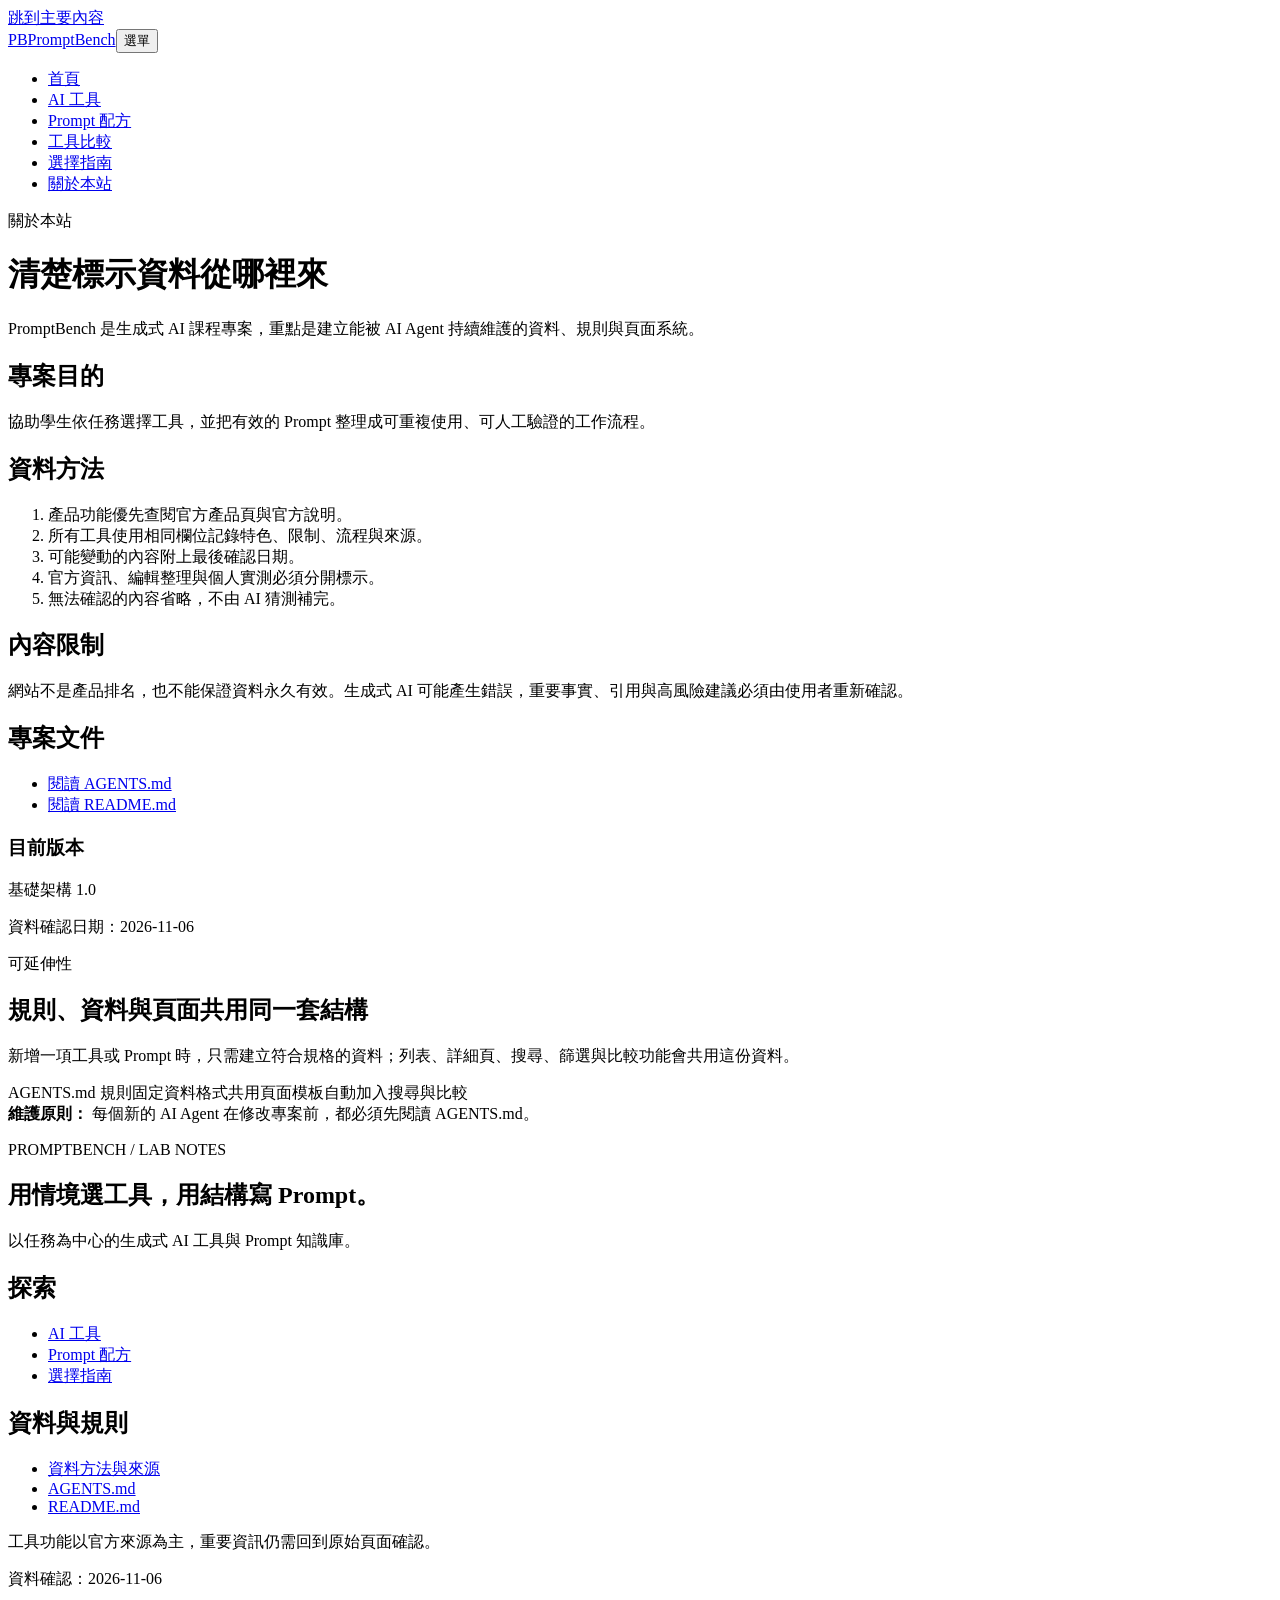
==== about.html @ b2303d0c "建立 PromptBench 完整專案" ====
<!doctype html>
<html lang="zh-Hant-TW">
<head>
  <meta charset="utf-8"><meta name="viewport" content="width=device-width, initial-scale=1"><meta name="description" content="了解 PromptBench 的專案目的、資料方法、來源規則與維護方式。"><title>關於本站與資料方法｜PromptBench</title><link rel="icon" href="assets/icons/favicon.svg" type="image/svg+xml">
  <link rel="stylesheet" href="css/tokens.css"><link rel="stylesheet" href="css/base.css"><link rel="stylesheet" href="css/components.css"><link rel="stylesheet" href="css/pages.css"><script type="module" src="js/app.js"></script>
</head>
<body data-page="about">
  <a class="skip-link" href="#main-content">跳到主要內容</a>
  <header class="site-header"><div class="container site-header__inner"><a class="brand" href="index.html" aria-label="PromptBench 首頁"><span class="brand__mark">PB</span><span>PromptBench</span></a><button class="nav-toggle" type="button" aria-expanded="false" aria-controls="site-nav">選單</button><nav class="site-nav" id="site-nav" aria-label="主要導覽"><ul class="site-nav__list"><li><a href="index.html">首頁</a></li><li><a href="tools.html">AI 工具</a></li><li><a href="prompts.html">Prompt 配方</a></li><li><a href="compare.html">工具比較</a></li><li><a href="guide.html">選擇指南</a></li><li><a href="about.html" aria-current="page">關於本站</a></li></ul></nav></div></header>
  <main id="main-content" class="container">
    <header class="page-heading"><p class="eyebrow">關於本站</p><h1>清楚標示資料從哪裡來</h1><p>PromptBench 是生成式 AI 課程專案，重點是建立能被 AI Agent 持續維護的資料、規則與頁面系統。</p></header>
    <section class="section"><div class="detail-layout"><article class="panel"><section class="detail-section"><h2>專案目的</h2><p>協助學生依任務選擇工具，並把有效的 Prompt 整理成可重複使用、可人工驗證的工作流程。</p></section><section class="detail-section"><h2>資料方法</h2><ol><li>產品功能優先查閱官方產品頁與官方說明。</li><li>所有工具使用相同欄位記錄特色、限制、流程與來源。</li><li>可能變動的內容附上最後確認日期。</li><li>官方資訊、編輯整理與個人實測必須分開標示。</li><li>無法確認的內容省略，不由 AI 猜測補完。</li></ol></section><section class="detail-section"><h2>內容限制</h2><p>網站不是產品排名，也不能保證資料永久有效。生成式 AI 可能產生錯誤，重要事實、引用與高風險建議必須由使用者重新確認。</p></section></article><aside class="panel"><h2>專案文件</h2><ul><li><a href="AGENTS.md">閱讀 AGENTS.md</a></li><li><a href="README.md">閱讀 README.md</a></li></ul><h3>目前版本</h3><p>基礎架構 1.0</p><p class="muted">資料確認日期：2026-11-06</p></aside></div></section>
    <section class="section section--surface"><div class="section-heading"><p class="eyebrow">可延伸性</p><h2>規則、資料與頁面共用同一套結構</h2><p>新增一項工具或 Prompt 時，只需建立符合規格的資料；列表、詳細頁、搜尋、篩選與比較功能會共用這份資料。</p></div><div class="evidence-chain" aria-label="專案延伸性流程"><span>AGENTS.md 規則</span><span>固定資料格式</span><span>共用頁面模板</span><span>自動加入搜尋與比較</span></div><div class="notice"><strong>維護原則：</strong> 每個新的 AI Agent 在修改專案前，都必須先閱讀 AGENTS.md。</div></section>
  </main>
  <footer class="site-footer"><div class="container site-footer__grid"><div><p class="site-footer__label">PROMPTBENCH / LAB NOTES</p><h2>用情境選工具，用結構寫 Prompt。</h2><p>以任務為中心的生成式 AI 工具與 Prompt 知識庫。</p></div><div><h2>探索</h2><ul class="footer-links"><li><a href="tools.html">AI 工具</a></li><li><a href="prompts.html">Prompt 配方</a></li><li><a href="guide.html">選擇指南</a></li></ul></div><div><h2>資料與規則</h2><ul class="footer-links"><li><a href="about.html">資料方法與來源</a></li><li><a href="AGENTS.md">AGENTS.md</a></li><li><a href="README.md">README.md</a></li></ul></div></div><div class="container site-footer__bottom"><p>工具功能以官方來源為主，重要資訊仍需回到原始頁面確認。</p><p>資料確認：2026-11-06</p></div></footer>
</body></html>
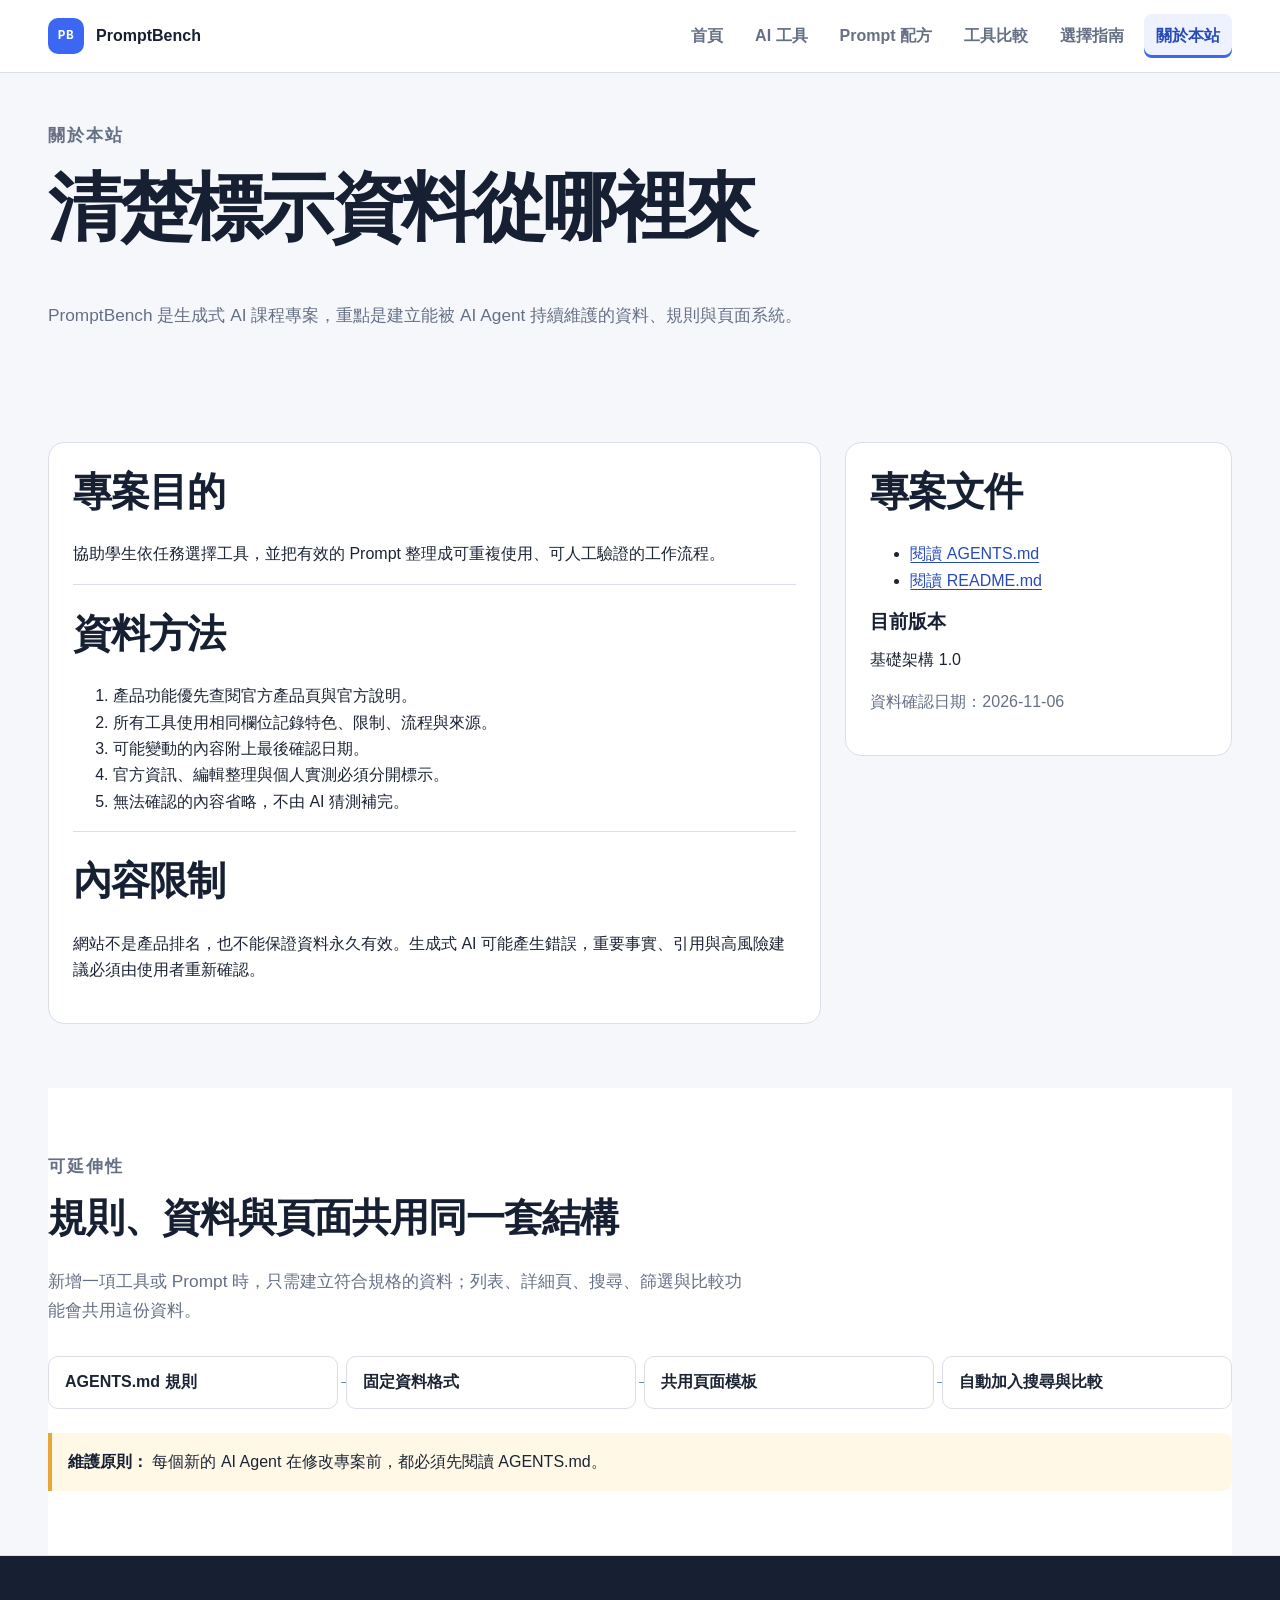
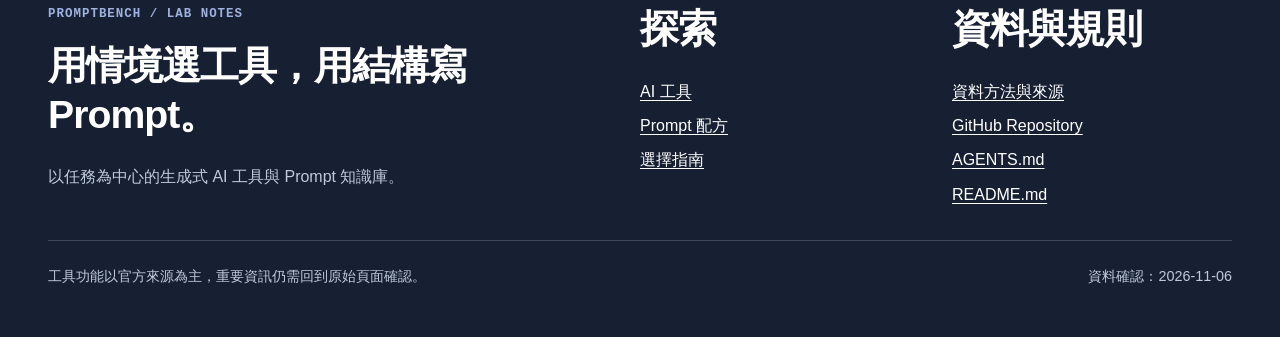
==== commit ed542971: "補齊作業展示與 GitHub 連結 更新完整 Colab（含成果展示、AI 協作截圖、心得與反思），並在全部頁面頁尾加入 GitHub Repository 連結。" ====
--- a/about.html
+++ b/about.html
@@ -12,5 +12,5 @@
     <section class="section"><div class="detail-layout"><article class="panel"><section class="detail-section"><h2>專案目的</h2><p>協助學生依任務選擇工具，並把有效的 Prompt 整理成可重複使用、可人工驗證的工作流程。</p></section><section class="detail-section"><h2>資料方法</h2><ol><li>產品功能優先查閱官方產品頁與官方說明。</li><li>所有工具使用相同欄位記錄特色、限制、流程與來源。</li><li>可能變動的內容附上最後確認日期。</li><li>官方資訊、編輯整理與個人實測必須分開標示。</li><li>無法確認的內容省略，不由 AI 猜測補完。</li></ol></section><section class="detail-section"><h2>內容限制</h2><p>網站不是產品排名，也不能保證資料永久有效。生成式 AI 可能產生錯誤，重要事實、引用與高風險建議必須由使用者重新確認。</p></section></article><aside class="panel"><h2>專案文件</h2><ul><li><a href="AGENTS.md">閱讀 AGENTS.md</a></li><li><a href="README.md">閱讀 README.md</a></li></ul><h3>目前版本</h3><p>基礎架構 1.0</p><p class="muted">資料確認日期：2026-11-06</p></aside></div></section>
     <section class="section section--surface"><div class="section-heading"><p class="eyebrow">可延伸性</p><h2>規則、資料與頁面共用同一套結構</h2><p>新增一項工具或 Prompt 時，只需建立符合規格的資料；列表、詳細頁、搜尋、篩選與比較功能會共用這份資料。</p></div><div class="evidence-chain" aria-label="專案延伸性流程"><span>AGENTS.md 規則</span><span>固定資料格式</span><span>共用頁面模板</span><span>自動加入搜尋與比較</span></div><div class="notice"><strong>維護原則：</strong> 每個新的 AI Agent 在修改專案前，都必須先閱讀 AGENTS.md。</div></section>
   </main>
-  <footer class="site-footer"><div class="container site-footer__grid"><div><p class="site-footer__label">PROMPTBENCH / LAB NOTES</p><h2>用情境選工具，用結構寫 Prompt。</h2><p>以任務為中心的生成式 AI 工具與 Prompt 知識庫。</p></div><div><h2>探索</h2><ul class="footer-links"><li><a href="tools.html">AI 工具</a></li><li><a href="prompts.html">Prompt 配方</a></li><li><a href="guide.html">選擇指南</a></li></ul></div><div><h2>資料與規則</h2><ul class="footer-links"><li><a href="about.html">資料方法與來源</a></li><li><a href="AGENTS.md">AGENTS.md</a></li><li><a href="README.md">README.md</a></li></ul></div></div><div class="container site-footer__bottom"><p>工具功能以官方來源為主，重要資訊仍需回到原始頁面確認。</p><p>資料確認：2026-11-06</p></div></footer>
+  <footer class="site-footer"><div class="container site-footer__grid"><div><p class="site-footer__label">PROMPTBENCH / LAB NOTES</p><h2>用情境選工具，用結構寫 Prompt。</h2><p>以任務為中心的生成式 AI 工具與 Prompt 知識庫。</p></div><div><h2>探索</h2><ul class="footer-links"><li><a href="tools.html">AI 工具</a></li><li><a href="prompts.html">Prompt 配方</a></li><li><a href="guide.html">選擇指南</a></li></ul></div><div><h2>資料與規則</h2><ul class="footer-links"><li><a href="about.html">資料方法與來源</a></li><li><a href="https://github.com/jiluenjang-web/promptbench" target="_blank" rel="noopener noreferrer">GitHub Repository</a></li><li><a href="AGENTS.md">AGENTS.md</a></li><li><a href="README.md">README.md</a></li></ul></div></div><div class="container site-footer__bottom"><p>工具功能以官方來源為主，重要資訊仍需回到原始頁面確認。</p><p>資料確認：2026-11-06</p></div></footer>
 </body></html>
--- a/css/tokens.css
+++ b/css/tokens.css
@@ -0,0 +1,45 @@
+:root {
+  --color-ink: #172033;
+  --color-primary: #3b67f2;
+  --color-primary-dark: #284bb8;
+  --color-primary-soft: #eef2ff;
+  --color-accent: #1f9d8b;
+  --color-accent-soft: #eaf8f5;
+  --color-warning: #e8a838;
+  --color-warning-soft: #fff8e7;
+  --color-bg: #f6f7fb;
+  --color-surface: #ffffff;
+  --color-surface-overlay: rgb(255 255 255 / 0.88);
+  --color-surface-alt: #f0f3f8;
+  --color-text: #1c2434;
+  --color-text-muted: #667085;
+  --color-border: #d9dee8;
+  --color-danger: #c53b4b;
+  --color-danger-soft: #fff1f3;
+  --color-success: #187c68;
+  --color-focus: #2457e6;
+  --color-on-dark: #ffffff;
+  --color-on-dark-body: #edf1fa;
+  --color-on-dark-muted: #bfc9dc;
+  --color-on-dark-accent: #9fb2df;
+  --color-border-dark: rgb(255 255 255 / 0.18);
+  --color-border-hover: #b9c4dc;
+  --color-tag-border: #cad3e7;
+  --color-accent-border: #bce1da;
+  --font-sans: "PingFang TC", "Noto Sans TC", "Microsoft JhengHei", sans-serif;
+  --font-mono: "SFMono-Regular", Consolas, "Liberation Mono", monospace;
+  --space-1: 0.25rem;
+  --space-2: 0.5rem;
+  --space-3: 0.75rem;
+  --space-4: 1rem;
+  --space-6: 1.5rem;
+  --space-8: 2rem;
+  --space-12: 3rem;
+  --space-16: 4rem;
+  --radius-sm: 0.5rem;
+  --radius-control: 0.625rem;
+  --radius-card: 1rem;
+  --shadow-card: 0 12px 32px rgb(23 32 51 / 0.08);
+  --shadow-raised: 0 18px 44px rgb(23 32 51 / 0.1);
+  --content-width: 74rem;
+}
--- a/css/base.css
+++ b/css/base.css
@@ -0,0 +1,186 @@
+*,
+*::before,
+*::after {
+  box-sizing: border-box;
+}
+
+html {
+  scroll-behavior: smooth;
+}
+
+body {
+  margin: 0;
+  color: var(--color-text);
+  background: var(--color-bg);
+  font-family: var(--font-sans);
+  font-size: 1rem;
+  line-height: 1.65;
+}
+
+main {
+  min-height: 60vh;
+}
+
+img,
+svg {
+  display: block;
+  max-width: 100%;
+}
+
+a {
+  color: var(--color-primary-dark);
+  text-underline-offset: 0.2em;
+}
+
+a:hover {
+  color: var(--color-primary);
+}
+
+button,
+input,
+select {
+  color: inherit;
+  font: inherit;
+}
+
+button,
+select {
+  cursor: pointer;
+}
+
+:focus-visible {
+  outline: 3px solid var(--color-focus);
+  outline-offset: 3px;
+}
+
+h1,
+h2,
+h3 {
+  margin-block: 0 0.65em;
+  color: var(--color-ink);
+  line-height: 1.25;
+}
+
+h1 {
+  font-size: clamp(2.1rem, 8vw, 4.6rem);
+  letter-spacing: -0.045em;
+}
+
+h2 {
+  font-size: clamp(1.6rem, 4vw, 2.45rem);
+  letter-spacing: -0.025em;
+}
+
+h3 {
+  font-size: 1.2rem;
+}
+
+strong {
+  color: var(--color-ink);
+}
+
+p,
+ul,
+ol {
+  margin-block: 0 1rem;
+}
+
+code,
+pre {
+  font-family: var(--font-mono);
+}
+
+.container {
+  width: min(calc(100% - 2rem), var(--content-width));
+  margin-inline: auto;
+}
+
+.section {
+  padding-block: var(--space-12);
+}
+
+.section--surface {
+  background: var(--color-surface);
+}
+
+.section-heading {
+  max-width: 44rem;
+  margin-bottom: var(--space-8);
+}
+
+.section-heading p,
+.page-heading p {
+  color: var(--color-text-muted);
+  font-size: 1.08rem;
+}
+
+.page-heading {
+  padding-block: var(--space-12) var(--space-8);
+  max-width: 52rem;
+}
+
+.page-heading h1 {
+  max-width: 18ch;
+}
+
+.eyebrow {
+  margin-bottom: var(--space-3);
+  color: var(--color-primary-dark);
+  font-size: 0.84rem;
+  font-weight: 800;
+  letter-spacing: 0.12em;
+  text-transform: uppercase;
+}
+
+.skip-link {
+  position: fixed;
+  z-index: 100;
+  top: var(--space-3);
+  left: var(--space-3);
+  padding: var(--space-2) var(--space-4);
+  border-radius: var(--radius-control);
+  color: #fff;
+  background: var(--color-ink);
+  transform: translateY(-160%);
+}
+
+.skip-link:focus {
+  transform: translateY(0);
+}
+
+.visually-hidden {
+  position: absolute;
+  width: 1px;
+  height: 1px;
+  padding: 0;
+  margin: -1px;
+  overflow: hidden;
+  clip: rect(0, 0, 0, 0);
+  white-space: nowrap;
+  border: 0;
+}
+
+@media (min-width: 640px) {
+  .container {
+    width: min(calc(100% - 3rem), var(--content-width));
+  }
+
+  .section {
+    padding-block: var(--space-16);
+  }
+}
+
+@media (prefers-reduced-motion: reduce) {
+  html {
+    scroll-behavior: auto;
+  }
+
+  *,
+  *::before,
+  *::after {
+    scroll-behavior: auto;
+    transition: none;
+    animation: none;
+    animation-iteration-count: 1;
+  }
+}
--- a/css/components.css
+++ b/css/components.css
@@ -0,0 +1,597 @@
+.site-header {
+  position: sticky;
+  z-index: 20;
+  top: 0;
+  border-bottom: 1px solid var(--color-border);
+  background: var(--color-surface);
+}
+
+.site-header__inner {
+  display: flex;
+  min-height: 4.5rem;
+  align-items: center;
+  justify-content: space-between;
+  gap: var(--space-4);
+}
+
+.brand {
+  display: inline-flex;
+  align-items: center;
+  gap: var(--space-3);
+  color: var(--color-ink);
+  font-weight: 900;
+  text-decoration: none;
+}
+
+.brand__mark {
+  display: grid;
+  width: 2.25rem;
+  height: 2.25rem;
+  place-items: center;
+  border-radius: var(--radius-control);
+  color: var(--color-on-dark);
+  background: var(--color-primary);
+  font-family: var(--font-mono);
+  font-size: 0.8rem;
+  letter-spacing: 0.05em;
+}
+
+.nav-toggle {
+  display: inline-flex;
+  min-width: 2.75rem;
+  min-height: 2.75rem;
+  align-items: center;
+  justify-content: center;
+  gap: var(--space-2);
+  border: 1px solid var(--color-border);
+  border-radius: var(--radius-control);
+  background: var(--color-surface);
+  font-weight: 800;
+}
+
+.nav-toggle::before {
+  color: var(--color-primary-dark);
+  content: "☰";
+  font-family: var(--font-mono);
+}
+
+.nav-toggle[aria-expanded="true"]::before {
+  content: "×";
+}
+
+.site-nav {
+  position: absolute;
+  top: 100%;
+  right: 0;
+  left: 0;
+  display: none;
+  padding: var(--space-4);
+  border-bottom: 1px solid var(--color-border);
+  background: var(--color-surface);
+  box-shadow: var(--shadow-card);
+}
+
+.site-nav.is-open {
+  display: block;
+}
+
+.site-nav__list,
+.footer-links,
+.tag-list {
+  padding: 0;
+  margin: 0;
+  list-style: none;
+}
+
+.site-nav__list {
+  display: grid;
+  gap: var(--space-2);
+}
+
+.site-nav a {
+  display: flex;
+  min-height: 2.75rem;
+  align-items: center;
+  padding-inline: var(--space-3);
+  border-radius: var(--radius-sm);
+  color: var(--color-text-muted);
+  font-weight: 700;
+  text-decoration: none;
+}
+
+.site-nav a:hover,
+.site-nav a[aria-current="page"] {
+  color: var(--color-primary-dark);
+  background: var(--color-primary-soft);
+}
+
+.site-nav a[aria-current="page"] {
+  box-shadow: inset 3px 0 0 var(--color-primary);
+}
+
+.button-row {
+  display: flex;
+  flex-wrap: wrap;
+  gap: var(--space-3);
+}
+
+.button {
+  display: inline-flex;
+  min-height: 2.75rem;
+  align-items: center;
+  justify-content: center;
+  padding: 0.65rem 1rem;
+  border: 1px solid transparent;
+  border-radius: var(--radius-control);
+  font-weight: 800;
+  text-decoration: none;
+  transition: background-color 160ms ease, border-color 160ms ease, color 160ms ease;
+}
+
+.button--primary {
+  color: var(--color-on-dark);
+  background: var(--color-primary);
+}
+
+.button--primary:hover {
+  color: var(--color-on-dark);
+  background: var(--color-primary-dark);
+}
+
+.button--secondary {
+  border-color: var(--color-border);
+  color: var(--color-ink);
+  background: var(--color-surface);
+}
+
+.button--secondary:hover {
+  border-color: var(--color-primary);
+  color: var(--color-primary-dark);
+}
+
+.grid {
+  display: grid;
+  gap: var(--space-4);
+}
+
+.card {
+  padding: var(--space-6);
+  border: 1px solid var(--color-border);
+  border-radius: var(--radius-card);
+  background: var(--color-surface);
+  box-shadow: 0 1px 0 rgb(23 32 51 / 0.03);
+  transition: border-color 160ms ease, box-shadow 160ms ease;
+}
+
+.card:hover {
+  border-color: var(--color-border-hover);
+  box-shadow: var(--shadow-card);
+}
+
+.card__meta {
+  display: flex;
+  flex-wrap: wrap;
+  gap: var(--space-2);
+  margin-bottom: var(--space-4);
+}
+
+.card__footer {
+  display: flex;
+  flex-wrap: wrap;
+  align-items: center;
+  justify-content: space-between;
+  gap: var(--space-4);
+  padding-top: var(--space-4);
+  margin-top: auto;
+  border-top: 1px solid var(--color-border);
+}
+
+.card__footer > * {
+  min-width: 0;
+  overflow-wrap: anywhere;
+}
+
+.tool-card,
+.prompt-card {
+  position: relative;
+  display: flex;
+  min-height: 100%;
+  flex-direction: column;
+}
+
+.tool-card {
+  border-top: 3px solid var(--color-primary);
+}
+
+.prompt-card {
+  border-top: 3px solid var(--color-accent);
+}
+
+.card__label {
+  margin-bottom: var(--space-1);
+  color: var(--color-text-muted);
+  font-family: var(--font-mono);
+  font-size: 0.76rem;
+  font-weight: 800;
+  letter-spacing: 0.08em;
+  text-transform: uppercase;
+}
+
+.card__fact {
+  padding-left: var(--space-3);
+  margin-bottom: var(--space-3);
+  border-left: 2px solid var(--color-border);
+}
+
+.card__fact strong {
+  display: block;
+  margin-bottom: var(--space-1);
+  font-size: 0.84rem;
+}
+
+.card__stats {
+  display: flex;
+  flex-wrap: wrap;
+  gap: var(--space-2) var(--space-4);
+  margin-top: var(--space-4);
+  color: var(--color-text-muted);
+  font-family: var(--font-mono);
+  font-size: 0.78rem;
+}
+
+.tool-card__summary,
+.prompt-card__summary,
+.muted {
+  color: var(--color-text-muted);
+}
+
+.tag {
+  display: inline-flex;
+  align-items: center;
+  padding: 0.2rem 0.55rem;
+  border: 1px solid var(--color-tag-border);
+  border-radius: 999px;
+  color: var(--color-primary-dark);
+  background: var(--color-primary-soft);
+  font-size: 0.82rem;
+  font-weight: 750;
+}
+
+.tag--accent {
+  border-color: var(--color-accent-border);
+  color: var(--color-success);
+  background: var(--color-accent-soft);
+}
+
+.panel {
+  padding: var(--space-6);
+  border: 1px solid var(--color-border);
+  border-radius: var(--radius-card);
+  background: var(--color-surface);
+}
+
+.panel--notebook {
+  border-top: 3px solid var(--color-primary);
+}
+
+.filters {
+  display: grid;
+  gap: var(--space-4);
+  padding: var(--space-4);
+  margin-bottom: var(--space-8);
+  border: 1px solid var(--color-border);
+  border-radius: var(--radius-card);
+  background: var(--color-surface);
+}
+
+.field {
+  display: grid;
+  gap: var(--space-2);
+}
+
+.field label {
+  color: var(--color-ink);
+  font-weight: 800;
+}
+
+.field input,
+.field select {
+  width: 100%;
+  min-height: 2.75rem;
+  padding-inline: var(--space-3);
+  border: 1px solid var(--color-border);
+  border-radius: var(--radius-control);
+  background: var(--color-surface);
+}
+
+.results-bar {
+  display: flex;
+  align-items: center;
+  justify-content: space-between;
+  gap: var(--space-4);
+  margin-bottom: var(--space-4);
+}
+
+.status-line {
+  display: inline-flex;
+  align-items: center;
+  gap: var(--space-2);
+  margin: 0;
+  color: var(--color-text-muted);
+  font-family: var(--font-mono);
+  font-size: 0.9rem;
+}
+
+.status-line::before {
+  width: 0.55rem;
+  height: 0.55rem;
+  border-radius: 50%;
+  background: var(--color-success);
+  content: "";
+}
+
+.status-line--loading::before {
+  background: var(--color-warning);
+}
+
+.compare-selector {
+  display: inline-flex;
+  min-height: 2.75rem;
+  align-items: center;
+  gap: var(--space-2);
+  width: fit-content;
+  margin-bottom: var(--space-3);
+  color: var(--color-primary-dark);
+  font-weight: 800;
+  cursor: pointer;
+}
+
+.compare-selector input {
+  width: 1.15rem;
+  height: 1.15rem;
+  accent-color: var(--color-primary);
+}
+
+.compare-selection {
+  display: grid;
+  gap: var(--space-4);
+  padding: var(--space-4);
+  margin-bottom: var(--space-6);
+  border: 1px solid var(--color-primary);
+  border-radius: var(--radius-card);
+  background: var(--color-primary-soft);
+}
+
+.compare-selection[hidden] {
+  display: none;
+}
+
+.compare-selection h2,
+.compare-selection p {
+  margin-bottom: var(--space-2);
+}
+
+.compare-selection__items,
+.compare-selection__actions {
+  display: flex;
+  flex-wrap: wrap;
+  gap: var(--space-2);
+}
+
+.compare-selection__item {
+  display: inline-flex;
+  align-items: center;
+  gap: var(--space-2);
+  max-width: 100%;
+  padding: var(--space-2) var(--space-3);
+  border: 1px solid var(--color-border);
+  border-radius: var(--radius-control);
+  background: var(--color-surface);
+}
+
+.compare-selection__item button {
+  min-height: 2.25rem;
+  padding-inline: var(--space-2);
+  border: 0;
+  color: var(--color-primary-dark);
+  background: transparent;
+  font-weight: 800;
+  text-decoration: underline;
+  cursor: pointer;
+}
+
+.empty-state,
+.error-state {
+  grid-column: 1 / -1;
+  padding: var(--space-8);
+  border: 1px dashed var(--color-border);
+  border-radius: var(--radius-card);
+  text-align: center;
+  background: var(--color-surface);
+}
+
+.state-mark {
+  display: grid;
+  width: 3rem;
+  height: 3rem;
+  place-items: center;
+  margin: 0 auto var(--space-4);
+  border: 1px solid var(--color-border);
+  border-radius: var(--radius-control);
+  color: var(--color-primary-dark);
+  background: var(--color-primary-soft);
+  font-family: var(--font-mono);
+  font-size: 1.1rem;
+  font-weight: 900;
+}
+
+.error-state {
+  border-color: var(--color-danger);
+  background: var(--color-danger-soft);
+}
+
+.error-state .state-mark {
+  border-color: var(--color-danger);
+  color: var(--color-danger);
+  background: var(--color-surface);
+}
+
+.site-footer {
+  padding-block: var(--space-12);
+  border-top: 1px solid var(--color-border);
+  color: var(--color-on-dark-muted);
+  background: var(--color-ink);
+}
+
+.site-footer h2,
+.site-footer a {
+  color: var(--color-on-dark);
+}
+
+.site-footer__grid {
+  display: grid;
+  gap: var(--space-8);
+}
+
+.site-footer__label {
+  color: var(--color-on-dark-accent);
+  font-family: var(--font-mono);
+  font-size: 0.78rem;
+  font-weight: 800;
+  letter-spacing: 0.08em;
+}
+
+.site-footer__bottom {
+  display: flex;
+  flex-direction: column;
+  gap: var(--space-2);
+  padding-top: var(--space-6);
+  margin-top: var(--space-8);
+  border-top: 1px solid var(--color-border-dark);
+  color: var(--color-on-dark-muted);
+  font-size: 0.9rem;
+}
+
+.site-footer__bottom p {
+  margin: 0;
+}
+
+.footer-links {
+  display: grid;
+  gap: var(--space-2);
+}
+
+.prompt-copy {
+  overflow: hidden;
+  border: 1px solid var(--color-border);
+  border-radius: var(--radius-card);
+  background: var(--color-surface-alt);
+}
+
+.prompt-copy__header {
+  display: flex;
+  flex-wrap: wrap;
+  align-items: center;
+  justify-content: space-between;
+  gap: var(--space-3);
+  padding: var(--space-3) var(--space-4);
+  border-bottom: 1px solid var(--color-border);
+  background: var(--color-surface);
+}
+
+.prompt-copy__label {
+  margin: 0;
+  color: var(--color-text-muted);
+  font-family: var(--font-mono);
+  font-size: 0.78rem;
+  font-weight: 800;
+  letter-spacing: 0.06em;
+}
+
+.prompt-copy__status {
+  min-height: 1.5rem;
+  padding-inline: var(--space-4);
+  margin: 0;
+  color: var(--color-success);
+  font-size: 0.88rem;
+}
+
+.prompt-block {
+  padding: var(--space-4);
+  margin: 0;
+  overflow-x: auto;
+  background: transparent;
+  font-size: 0.92rem;
+  line-height: 1.75;
+  white-space: pre-wrap;
+}
+
+.detail-layout {
+  display: grid;
+  gap: var(--space-6);
+}
+
+.detail-section + .detail-section {
+  padding-top: var(--space-6);
+  border-top: 1px solid var(--color-border);
+}
+
+@media (min-width: 640px) {
+  .grid--cards {
+    grid-template-columns: repeat(2, minmax(0, 1fr));
+  }
+
+  .filters {
+    grid-template-columns: repeat(2, minmax(0, 1fr));
+    align-items: end;
+  }
+
+  .compare-selection {
+    grid-template-columns: minmax(0, 1fr) auto;
+    align-items: center;
+  }
+
+  .site-footer__grid {
+    grid-template-columns: 2fr 1fr 1fr;
+  }
+
+  .site-footer__bottom {
+    flex-direction: row;
+    justify-content: space-between;
+  }
+}
+
+@media (min-width: 960px) {
+  .nav-toggle {
+    display: none;
+  }
+
+  .site-nav {
+    position: static;
+    display: block;
+    padding: 0;
+    border: 0;
+    box-shadow: none;
+  }
+
+  .site-nav__list {
+    display: flex;
+  }
+
+  .site-nav a[aria-current="page"] {
+    box-shadow: inset 0 -3px 0 var(--color-primary);
+  }
+
+  .grid--cards {
+    grid-template-columns: repeat(3, minmax(0, 1fr));
+  }
+
+  .filters {
+    grid-template-columns: 2fr 1fr 1fr auto;
+  }
+
+  .detail-layout {
+    grid-template-columns: minmax(0, 2fr) minmax(16rem, 1fr);
+    align-items: start;
+  }
+}
--- a/css/pages.css
+++ b/css/pages.css
@@ -0,0 +1,327 @@
+.hero {
+  position: relative;
+  overflow: hidden;
+  padding-block: clamp(3.5rem, 9vw, 7rem);
+  border-bottom: 1px solid var(--color-border);
+  background-color: var(--color-surface);
+  background-image: linear-gradient(var(--color-border) 1px, transparent 1px), linear-gradient(90deg, var(--color-border) 1px, transparent 1px);
+  background-size: 40px 40px;
+}
+
+.hero::before {
+  position: absolute;
+  inset: 0;
+  background: var(--color-surface-overlay);
+  content: "";
+  pointer-events: none;
+}
+
+.hero__layout {
+  position: relative;
+  z-index: 1;
+  display: grid;
+  gap: var(--space-8);
+  align-items: center;
+}
+
+.hero__content {
+  max-width: 48rem;
+}
+
+.hero__lead {
+  max-width: 42rem;
+  color: var(--color-text-muted);
+  font-size: clamp(1.05rem, 2.2vw, 1.3rem);
+}
+
+.hero__facts {
+  display: grid;
+  gap: var(--space-3);
+  padding: var(--space-6) 0 0;
+  margin: var(--space-6) 0 0;
+  border-top: 1px solid var(--color-border);
+  list-style: none;
+}
+
+.hero__facts li {
+  display: grid;
+  grid-template-columns: 5rem 1fr;
+  align-items: baseline;
+  gap: var(--space-3);
+}
+
+.hero__facts strong {
+  color: var(--color-primary-dark);
+  font-family: var(--font-mono);
+  font-size: 1.15rem;
+}
+
+.hero__facts span {
+  color: var(--color-text-muted);
+}
+
+.lab-note {
+  padding: var(--space-6);
+  border: 1px solid var(--color-ink);
+  border-radius: var(--radius-card);
+  background: var(--color-surface);
+  box-shadow: var(--shadow-raised);
+}
+
+.lab-note__code,
+.value-grid__index,
+.method-step__label,
+.decision-list__label {
+  color: var(--color-primary-dark);
+  font-family: var(--font-mono);
+  font-size: 0.78rem;
+  font-weight: 800;
+  letter-spacing: 0.06em;
+}
+
+.lab-note h2 {
+  max-width: 12ch;
+  font-size: clamp(1.55rem, 3vw, 1.9rem);
+}
+
+.lab-note ol {
+  padding: 0;
+  margin: var(--space-6) 0 0;
+  list-style: none;
+}
+
+.lab-note li {
+  display: grid;
+  grid-template-columns: 2.5rem 1fr;
+  gap: var(--space-3);
+  padding-block: var(--space-3);
+  border-top: 1px solid var(--color-border);
+}
+
+.lab-note li > span {
+  color: var(--color-accent);
+  font-family: var(--font-mono);
+  font-weight: 900;
+}
+
+.lab-note li p {
+  margin: 0;
+  color: var(--color-text-muted);
+}
+
+.value-strip {
+  padding-block: var(--space-12);
+  color: var(--color-on-dark-body);
+  background: var(--color-ink);
+}
+
+.value-strip h2,
+.value-strip h3,
+.value-strip strong {
+  color: var(--color-on-dark);
+}
+
+.value-strip .eyebrow,
+.value-strip .value-grid__index {
+  color: var(--color-on-dark-accent);
+}
+
+.value-grid {
+  display: grid;
+  gap: 1px;
+  border: 1px solid var(--color-border-dark);
+  background: var(--color-border-dark);
+}
+
+.value-grid article {
+  padding: var(--space-6);
+  background: var(--color-ink);
+}
+
+.task-card {
+  position: relative;
+  color: var(--color-text);
+  text-decoration: none;
+}
+
+.task-card::before {
+  display: block;
+  width: 2.5rem;
+  height: 0.35rem;
+  margin-bottom: var(--space-4);
+  border-radius: 999px;
+  background: var(--color-accent);
+  content: "";
+}
+
+.method-steps {
+  counter-reset: method;
+}
+
+.method-step {
+  position: relative;
+  padding-left: 4rem;
+  counter-increment: method;
+}
+
+.method-step__output {
+  padding-top: var(--space-3);
+  margin-top: auto;
+  border-top: 1px solid var(--color-border);
+  color: var(--color-text-muted);
+}
+
+.method-step::before {
+  position: absolute;
+  top: 1.5rem;
+  left: 1.25rem;
+  display: grid;
+  width: 2rem;
+  height: 2rem;
+  place-items: center;
+  border-radius: 50%;
+  color: var(--color-on-dark);
+  background: var(--color-primary);
+  content: counter(method);
+  font-weight: 800;
+}
+
+.notice {
+  padding: var(--space-4);
+  border-left: 4px solid var(--color-warning);
+  border-radius: 0 var(--radius-control) var(--radius-control) 0;
+  background: var(--color-warning-soft);
+}
+
+.comparison-grid {
+  display: grid;
+  gap: var(--space-4);
+  margin-top: var(--space-6);
+}
+
+.comparison-card {
+  position: relative;
+  padding-top: var(--space-8);
+  border-top: 4px solid var(--color-primary);
+}
+
+.comparison-card:nth-child(2) {
+  border-top-color: var(--color-accent);
+}
+
+.comparison-card__index {
+  display: inline-flex;
+  padding: var(--space-1) var(--space-2);
+  margin-bottom: var(--space-3);
+  border-radius: var(--radius-sm);
+  color: var(--color-primary-dark);
+  background: var(--color-primary-soft);
+  font-family: var(--font-mono);
+  font-size: 0.78rem;
+  font-weight: 900;
+}
+
+.comparison-card__field {
+  padding-block: var(--space-4);
+  border-top: 1px solid var(--color-border);
+}
+
+.comparison-card__field h3 {
+  margin-bottom: var(--space-2);
+  font-family: var(--font-mono);
+  font-size: 0.86rem;
+  letter-spacing: 0.04em;
+}
+
+.comparison-list {
+  padding-left: 1.2rem;
+}
+
+.decision-list {
+  border-top: 1px solid var(--color-border);
+}
+
+.decision-list article {
+  display: grid;
+  gap: var(--space-3);
+  padding-block: var(--space-6);
+  border-bottom: 1px solid var(--color-border);
+}
+
+.decision-list h3,
+.decision-list p {
+  margin-bottom: 0;
+}
+
+.evidence-chain {
+  display: grid;
+  gap: var(--space-2);
+  margin-bottom: var(--space-6);
+}
+
+.evidence-chain span {
+  position: relative;
+  padding: var(--space-3) var(--space-4);
+  border: 1px solid var(--color-border);
+  border-radius: var(--radius-control);
+  background: var(--color-surface);
+  font-weight: 800;
+}
+
+.evidence-chain span:not(:last-child)::after {
+  position: absolute;
+  right: 50%;
+  bottom: calc(var(--space-2) * -1 - 1px);
+  color: var(--color-primary-dark);
+  content: "↓";
+  transform: translateX(50%);
+}
+
+.comparison-grid > * {
+  min-width: 0;
+  overflow-wrap: anywhere;
+}
+
+@media (max-width: 639px) {
+  .results-bar {
+    align-items: flex-start;
+    flex-direction: column;
+  }
+
+  .compare-selection__actions .button,
+  .comparison-grid .button {
+    width: 100%;
+  }
+}
+
+@media (min-width: 640px) {
+  .comparison-grid {
+    grid-template-columns: repeat(2, minmax(0, 1fr));
+  }
+
+  .value-grid {
+    grid-template-columns: repeat(3, minmax(0, 1fr));
+  }
+
+  .decision-list article {
+    grid-template-columns: minmax(13rem, 0.8fr) minmax(0, 1.4fr);
+  }
+
+  .evidence-chain {
+    grid-template-columns: repeat(4, minmax(0, 1fr));
+  }
+
+  .evidence-chain span:not(:last-child)::after {
+    right: calc(var(--space-2) * -1 - 1px);
+    bottom: 50%;
+    content: "→";
+    transform: translate(50%, 50%);
+  }
+}
+
+@media (min-width: 960px) {
+  .hero__layout {
+    grid-template-columns: minmax(0, 1.35fr) minmax(20rem, 0.65fr);
+  }
+}
+
